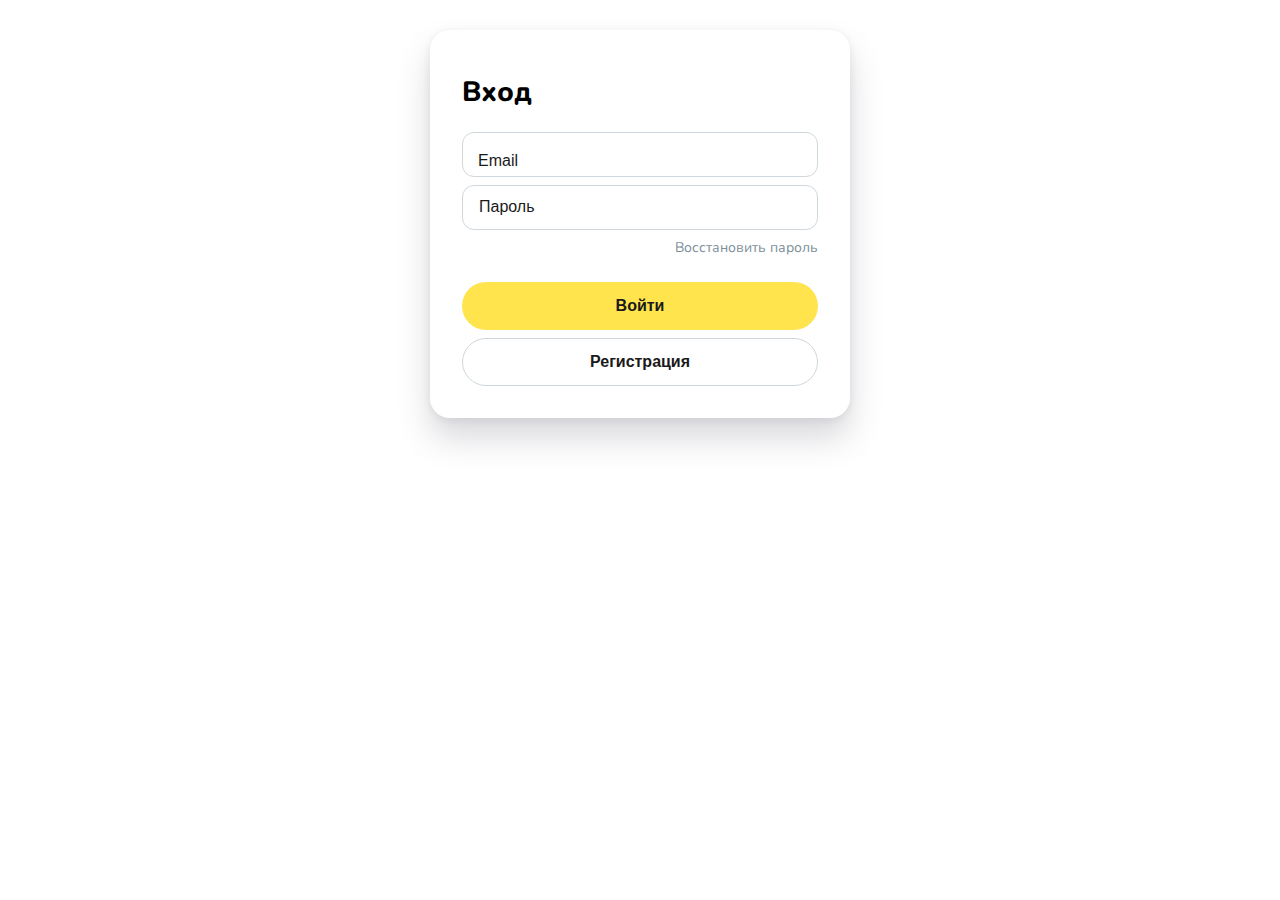
==== enter.html @ 170328a0 "commit_3" ====
<!DOCTYPE html>
<html lang="en">
  <head>
    <meta charset="UTF-8" />
    <meta http-equiv="X-UA-Compatible" content="IE=edge" />
    <meta name="viewport" content="width=device-width, initial-scale=1.0" />

    <link rel="preconnect" href="https://fonts.googleapis.com" />
    <link rel="preconnect" href="https://fonts.gstatic.com" crossorigin />
    <link
      href="https://fonts.googleapis.com/css2?family=Nunito:wght@400;700;800&display=swap"
      rel="stylesheet"
    />
    <link
      rel="stylesheet"
      href="https://maxst.icons8.com/vue-static/landings/line-awesome/line-awesome/1.3.0/css/line-awesome.min.css"
    />

    <title>Enter_form</title>

    <link rel="stylesheet" href="./styles.css" />
  </head>
  <body class="enter">
    <div class="regist">
      <div class="regist_close">
        <button class="regist_close_btn">
          <i
            class="las la-times regist_close_item"
            style="width: 24px; height: 24px; display: inline-block"
          ></i>
        </button>
      </div>
      <h1 class="rigist_title">Вход</h1>

      <form class="form_control">
        <input
          class="form_control_email"
          type="email"
          lang="en"
          placeholder="Email"
          onfocus="this.placeholder=''"
        />
        <input
          class="form_control_pass"
          type="password"
          placeholder="Пароль"
          onfocus="this.placeholder=''"
        />

        <p class="enter_p">Восстановить пароль</p>

        <button class="btn_submit" type="submit">Войти</button>
        <button class="btn_enter" type="button">Регистрация</button>
      </form>
    </div>
  </body>
</html>
---- styles.css ----
* {
  margin: 0;
  padding: 0;
  box-sizing: border-box;
}
body {
  font-family: "Nunito", sans-serif;
  margin-top: 30px;
}
ul {
  list-style: none;
}
a {
  text-decoration: none;
  color: #1a1a1a;
  font-style: italic;
}
img {
  display: inline-block;
}
/* ==== Header ==== */
.header {
  width: 50%;
  margin: 0 auto;
}
.list {
  display: flex;
  text-align: center;
  margin-bottom: 20px;
}
.list_item {
  width: 33%;
  margin-right: 25px;
}
.list_item:last-child {
  margin-right: 0;
}
/* ==== Div Resister_form ==== */
.regist {
  width: 420px;
  height: 100%;
  padding: 16px 32px 32px;
  margin: 0 auto;
  background: #ffffff;
  box-shadow: 0px 2px 8px rgba(40, 41, 61, 0.08),
    0px 20px 32px rgba(96, 97, 112, 0.24);
  border-radius: 20px;
}
.regist_close {
  text-align: right;
}
.regist_close_btn {
  border: none;
  background-color: transparent;
}
.rigist_title {
  font-weight: 800;
  font-size: 28px;
  line-height: calc(32px / 28px);
  margin-bottom: 24px;
}
.form_control_email {
  width: 100%;
  /* height: 48px; */
  margin-bottom: 8px;
  border: 1px solid #cfd8dc;
  outline: none;
  border-radius: 12px;
  padding: 21px 15px 7px;
  box-sizing: border-box;
}
.form_control_email:focus {
  border: 1px solid #ffe44d;
  caret-color: #ffaa0d;
}
.form_control_email::placeholder {
  font-size: 16px;
  line-height: calc(20px / 16px);
  color: #1a1a1a;
}
.form_control_password {
  width: 100%;
  /* height: 48px; */
  border: 1px solid #cfd8dc;
  outline: none;
  border-radius: 12px;
  margin-bottom: 24px;
  padding: 14px 16px;
  box-sizing: border-box;
}
.form_control_password:focus {
  border: 1px solid #ffe44d;
  caret-color: #ffaa0d;
}
.form_control_password::placeholder {
  font-size: 16px;
  line-height: calc(20px / 16px);
  color: #1a1a1a;
}
.regist_p {
  color: #7b8e98;
  font-size: 12px;
  line-height: calc(14px / 12px);
  margin-bottom: 24px;
}
.btn_submit {
  width: 100%;
  height: 48px;
  border: none;
  cursor: pointer;
  color: #1a1a1a;
  font-weight: 700;
  font-size: 16px;
  line-height: calc(20px / 16px);
  background-color: #ffe44d;
  border-radius: 55px;
  margin-bottom: 8px;
}
.btn_enter {
  width: 100%;
  height: 48px;
  border: none;
  cursor: pointer;
  color: #1a1a1a;
  border: 1px solid #cfd8dc;
  border-radius: 87px;
  font-weight: 700;
  font-size: 16px;
  line-height: calc(20px / 16px);
  background-color: transparent;
}

/* ==== Div Enter_form ==== */

.form_control_pass {
  width: 100%;
  /* height: 48px; */
  border: 1px solid #cfd8dc;
  outline: none;
  border-radius: 12px;
  margin-bottom: 8px;
  padding: 14px 16px;
  box-sizing: border-box;
}
.form_control_pass:focus {
  border: 1px solid #ffe44d;
  caret-color: #ffaa0d;
}
.form_control_pass::placeholder {
  font-size: 16px;
  line-height: calc(20px / 16px);
  color: #1a1a1a;
}
.enter_p {
  color: #7b8e98;
  font-size: 14px;
  line-height: calc(20px / 14px);
  margin-bottom: 24px;
  text-align: right;
}

/* ==== Div Password_recovery_form ==== */
.pass_p {
  font-size: 14px;
  line-height: calc(20px / 14px);
  color: #7b8e98;
  margin-bottom: 24px;
}
.pass_email::placeholder {
  font-size: 16px;
  line-height: calc(20px / 16px);
  color: #7b8e98;
}
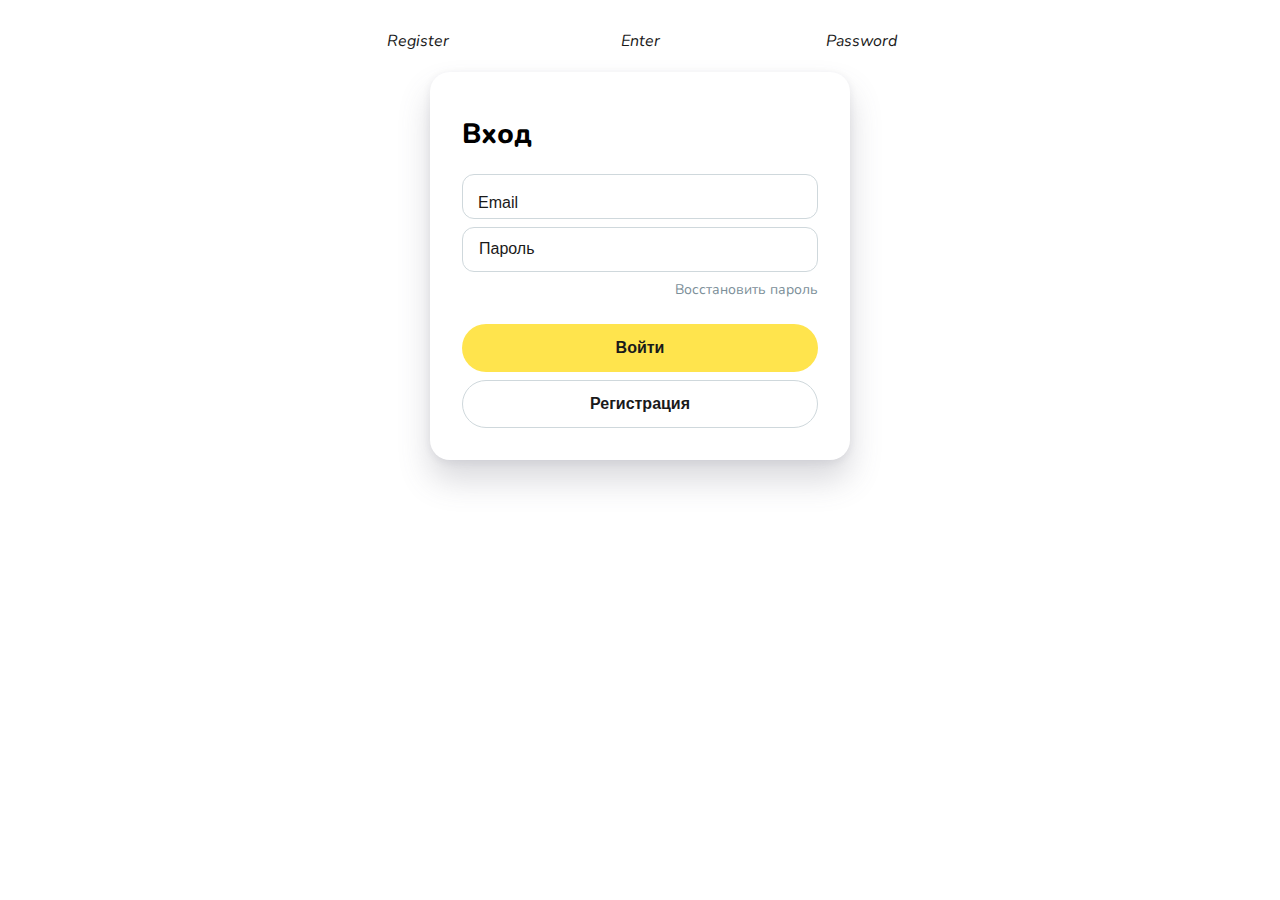
==== commit 9ff92e68: "commit_3" ====
--- a/enter.html
+++ b/enter.html
@@ -20,6 +20,13 @@
 
     <link rel="stylesheet" href="./styles.css" />
   </head>
+  <header class="header">
+    <ul class="list">
+      <li class="list_item"><a href="./index.html">Register</a></li>
+      <li class="list_item"><a href="./enter.html">Enter</a></li>
+      <li class="list_item"><a href="./pass_recovery.html">Password</a></li>
+    </ul>
+  </header>
   <body class="enter">
     <div class="regist">
       <div class="regist_close">
--- a/styles.css
+++ b/styles.css
@@ -16,7 +16,7 @@
   font-style: italic;
 }
 img {
-  display: inline-block;
+  display: block;
 }
 /* ==== Header ==== */
 .header {
@@ -52,6 +52,7 @@
 .regist_close_btn {
   border: none;
   background-color: transparent;
+  cursor: pointer;
 }
 .rigist_title {
   font-weight: 800;
